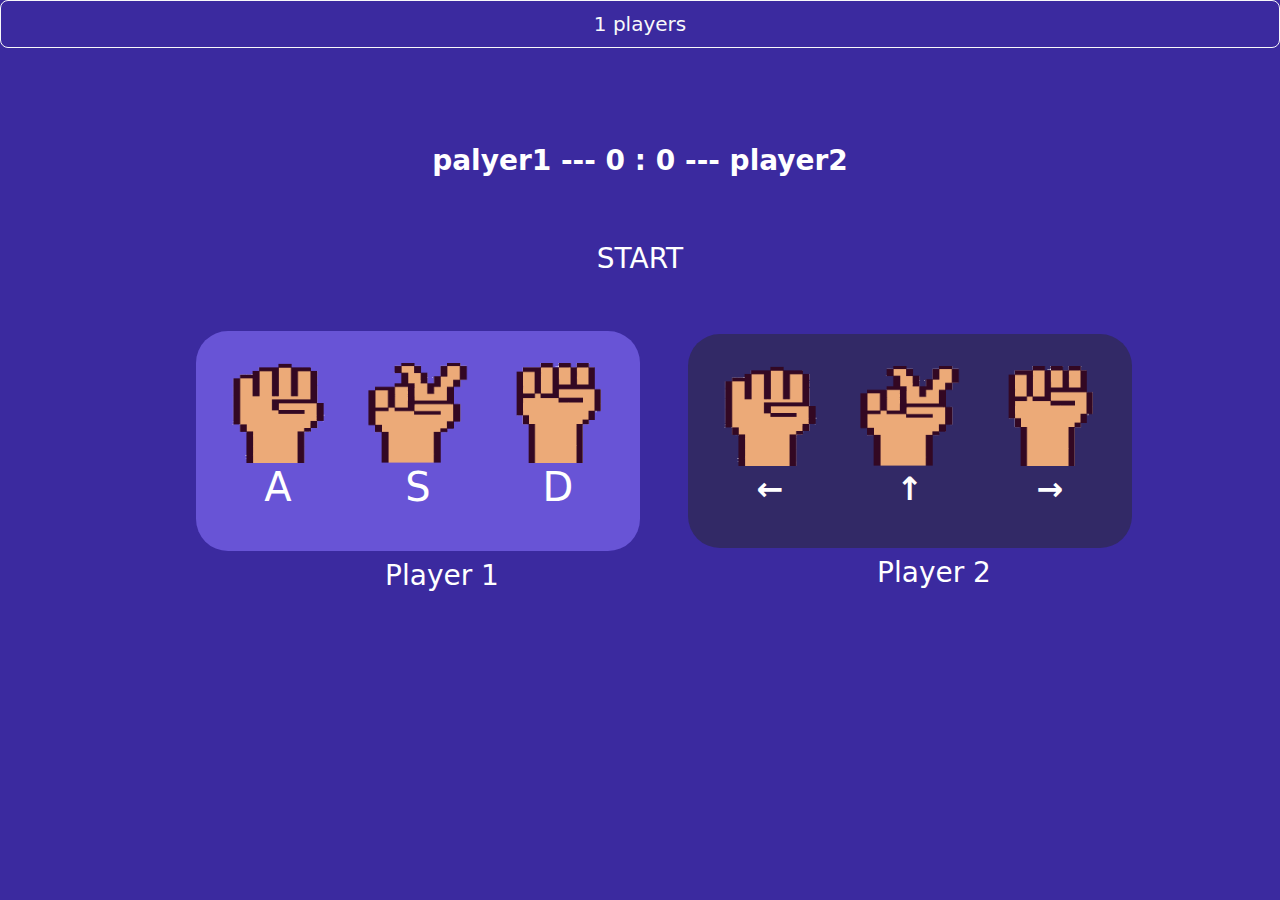
==== phase2.html @ 7edabe30 "start logic of page 2" ====
<!DOCTYPE html>
<html lang="en">
  <head>
    <meta charset="UTF-8" />
    <meta name="viewport" content="width=device-width, initial-scale=1.0" />
    <link rel="stylesheet" href="./style/style.css" />
    <link rel="stylesheet" href="./style/bootstrap/bootstrap.css" />
    <title>Rock Paper Scissor</title>
  </head>
  <body class="bg-blueG">
    <div class="game-info">
        <a class="d-flex justify-content-center btn btn-outline-light btn-lg" href="index.html" >1 players</a>
        <h3 class="text-center text-white mt-5 pt-5 fw-bold" id="score"> palyer1 --- 0 : 0 --- player2 </h3>
        <h3 class="text-center text-white mt-5 pt-3 " id="Result"> START</h3>
      </div>

    <div class="d-flex justify-content-center align-items-center pt-5 ms-5">
        <div>
            
            <div class="d-flex justify-content-center align-content-center mx-4 gap-2 text-white bg-pri50 rounded-5 p-3">
                <div class="d-flex justify-content-center align-items-center flex-column rounded-4 p-3">
                  <img src="assets/images/paper.png" width="100px"/>
                  <h1>A</h1>
                </div>
                <div class="d-flex justify-content-center align-items-center flex-column rounded-4 p-3">
                  <img src="assets/images/scissor.png" width="100px"/>
                  <h1>S</h1>
                </div>
                <div class="d-flex justify-content-center align-items-center flex-column rounded-4 p-3">
                  <img src="assets/images/rock.png" width="100px"/>
                  <h1>D</h1>
                </div>
              </div>
              <h3 class="d-flex justify-content-center ms-5 pt-2 text-white">Player 1</h3>
        </div>
        <div>
            
            <div class="d-flex justify-content-center align-content-center mx-4 gap-2 text-white bg-pri300 rounded-5 p-3">
                <div class="d-flex justify-content-center align-items-center flex-column rounded-4 p-3">
                  <img src="assets/images/paper.png" width="100px"/>
                  <h2 class="mt-1 fw-bold">←</h2>
                </div>
                <div class="d-flex justify-content-center align-items-center flex-column rounded-4 p-3">
                  <img src="assets/images/scissor.png" width="100px"/>
                  <h2 class="mt-1 fw-bold">↑</h2>
                </div>
                <div class="d-flex justify-content-center align-items-center flex-column rounded-4 p-3">
                  <img src="assets/images/rock.png" width="100px"/>
                  <h2 class="mt-1 fw-bold">→</h2>
                </div>
              </div>       
              <h3 class="d-flex justify-content-center ms-5 pt-2 text-white">Player 2</h3>
        </div> 
        
    </div>   
    <!-- <div class="d-flex flex-column align-items-center justify-content-center mt-4">
        <button type="button" class="btn btn-outline-light fw-bold btn-lg" type="submit" id="player">START</button>
      </div> -->
  
    <!-- scripts -->
    <script src="./script/phase2.js"></script>
  </body>
</html>
---- style/style.css ----
:root {
  --black-700: #000;
  --blueGradiant: #3b2a9f;
  --primary-50: #6854d6;
  --primary-300: #322966;
}
.bg-blueG{
  background-color: var(--blueGradiant);
}
.bg-pri50{
  background-color: var(--primary-50);
}
.bg-pri300{
  background-color: var(--primary-300);
}

* {
  box-sizing: border-box;
}

input[type=radio]{
  accent-color: #FF5733;
}
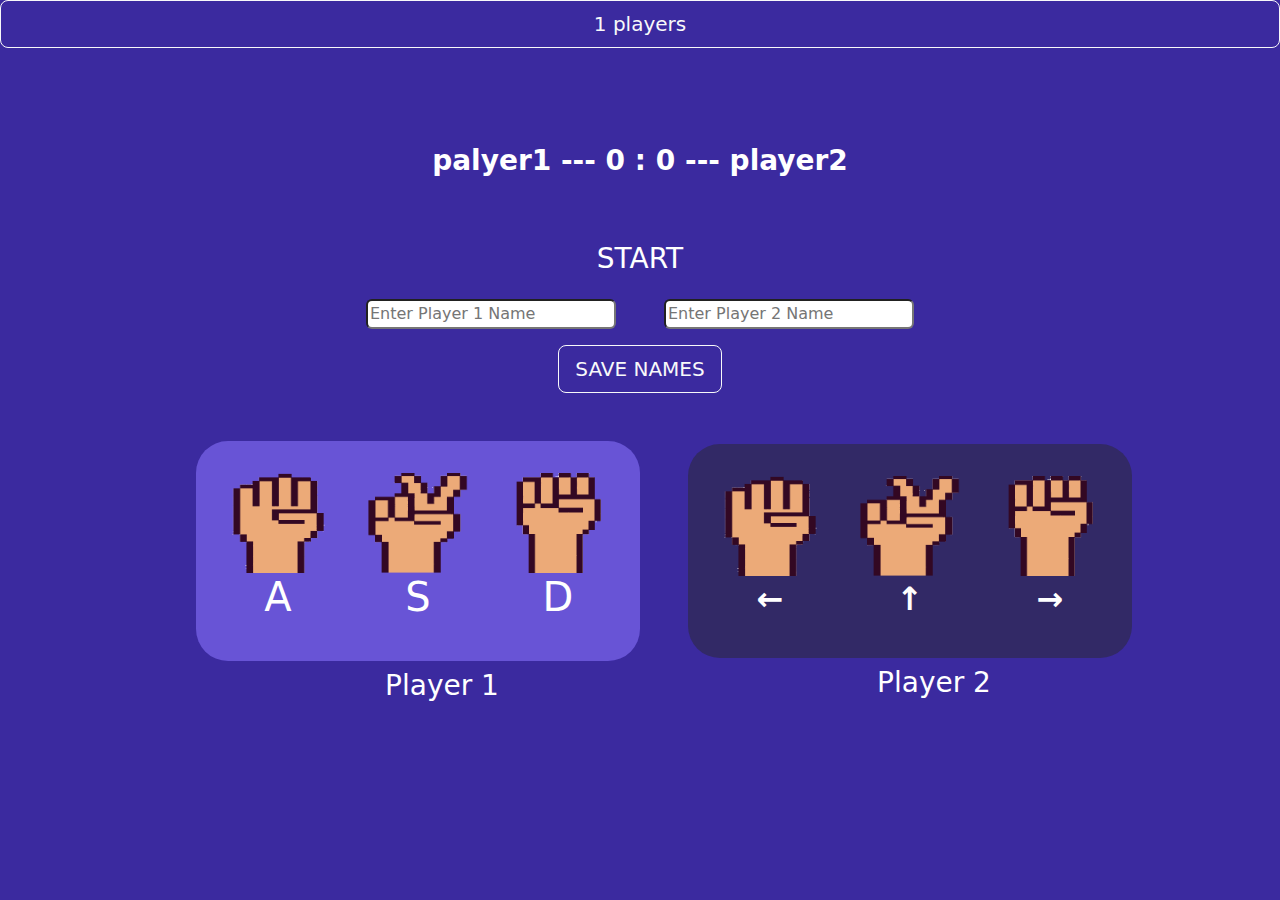
==== commit cbf0f15d: "set player's name" ====
--- a/phase2.html
+++ b/phase2.html
@@ -11,8 +11,14 @@
     <div class="game-info">
         <a class="d-flex justify-content-center btn btn-outline-light btn-lg" href="index.html" >1 players</a>
         <h3 class="text-center text-white mt-5 pt-5 fw-bold" id="score"> palyer1 --- 0 : 0 --- player2 </h3>
-        <h3 class="text-center text-white mt-5 pt-3 " id="Result"> START</h3>
+        <h3 class="text-center mt-5 pt-3 text-white " id="Result"> START</h3>
       </div>
+      <div class="d-flex justify-content-center gap-5 pt-3"><input class="rounded-2"  style="width: 250px;" id="player1Name" placeholder="Enter Player 1 Name">
+        <input class="rounded-2" style="width: 250px;" id="player2Name" placeholder="Enter Player 2 Name"></div>
+        <div class="d-flex flex-column align-items-center justify-content-center mt-3">
+          <button type="button" class="btn btn-outline-light btn-lg" type="submit" id="hideInputsButton">SAVE NAMES</button>
+        </div>
+      
 
     <div class="d-flex justify-content-center align-items-center pt-5 ms-5">
         <div>
@@ -53,10 +59,6 @@
         </div> 
         
     </div>   
-    <!-- <div class="d-flex flex-column align-items-center justify-content-center mt-4">
-        <button type="button" class="btn btn-outline-light fw-bold btn-lg" type="submit" id="player">START</button>
-      </div> -->
-  
     <!-- scripts -->
     <script src="./script/phase2.js"></script>
   </body>
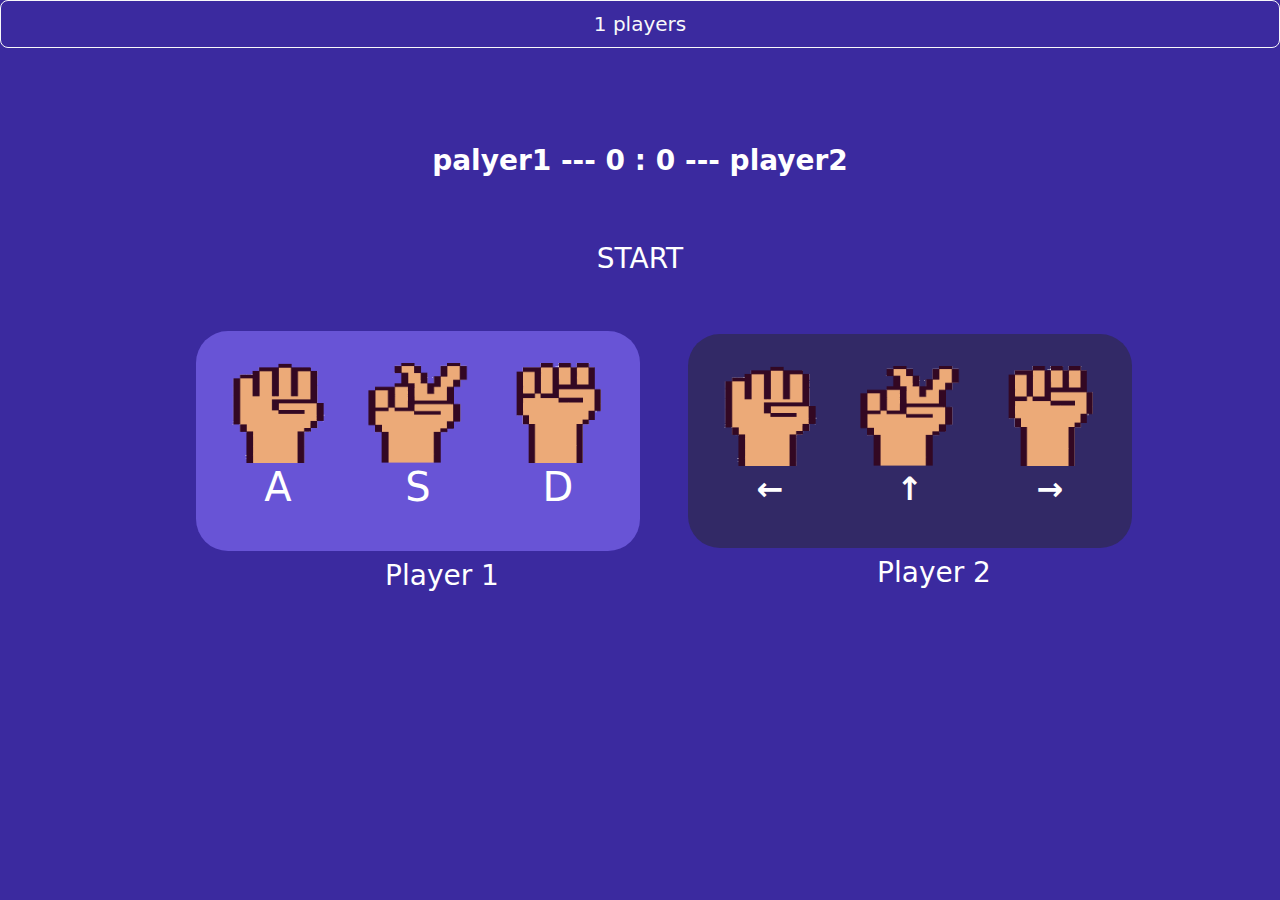
==== commit 0356f093: "delete player name & add new game button" ====
--- a/phase2.html
+++ b/phase2.html
@@ -13,12 +13,7 @@
         <h3 class="text-center text-white mt-5 pt-5 fw-bold" id="score"> palyer1 --- 0 : 0 --- player2 </h3>
         <h3 class="text-center mt-5 pt-3 text-white " id="Result"> START</h3>
       </div>
-      <div class="d-flex justify-content-center gap-5 pt-3"><input class="rounded-2"  style="width: 250px;" id="player1Name" placeholder="Enter Player 1 Name">
-        <input class="rounded-2" style="width: 250px;" id="player2Name" placeholder="Enter Player 2 Name"></div>
-        <div class="d-flex flex-column align-items-center justify-content-center mt-3">
-          <button type="button" class="btn btn-outline-light btn-lg" type="submit" id="hideInputsButton">SAVE NAMES</button>
-        </div>
-      
+     
 
     <div class="d-flex justify-content-center align-items-center pt-5 ms-5">
         <div>
@@ -37,7 +32,7 @@
                   <h1>D</h1>
                 </div>
               </div>
-              <h3 class="d-flex justify-content-center ms-5 pt-2 text-white">Player 1</h3>
+              <h3 class="d-flex justify-content-center ms-5 pt-2 text-white" >Player 1</h3>
         </div>
         <div>
             
@@ -56,9 +51,12 @@
                 </div>
               </div>       
               <h3 class="d-flex justify-content-center ms-5 pt-2 text-white">Player 2</h3>
-        </div> 
-        
+              
+        </div>
     </div>   
+    <div class="d-flex flex-column align-items-center justify-content-center mt-4">
+      <button type="button" class="btn btn-outline-light fw-bold btn-lg d-none" type="submit" id="player">NEW GAME</button>
+    </div>
     <!-- scripts -->
     <script src="./script/phase2.js"></script>
   </body>
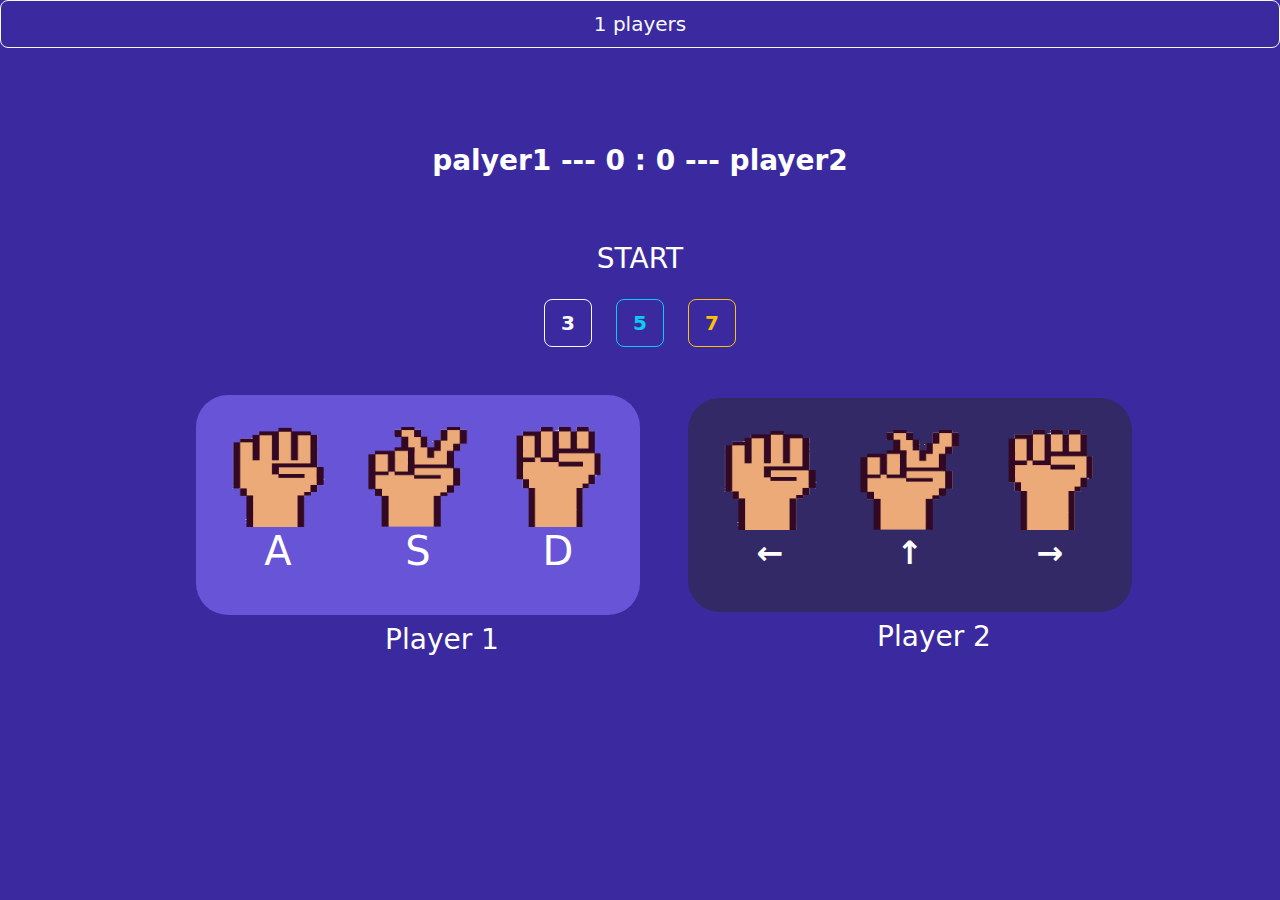
==== commit 3951d790: "add winner score" ====
--- a/phase2.html
+++ b/phase2.html
@@ -5,7 +5,7 @@
     <meta name="viewport" content="width=device-width, initial-scale=1.0" />
     <link rel="stylesheet" href="./style/style.css" />
     <link rel="stylesheet" href="./style/bootstrap/bootstrap.css" />
-    <title>Rock Paper Scissor</title>
+    <title>Rock Paper Scissor 2 player</title>
   </head>
   <body class="bg-blueG">
     <div class="game-info">
@@ -13,8 +13,11 @@
         <h3 class="text-center text-white mt-5 pt-5 fw-bold" id="score"> palyer1 --- 0 : 0 --- player2 </h3>
         <h3 class="text-center mt-5 pt-3 text-white " id="Result"> START</h3>
       </div>
-     
-
+      <div class="d-flex flex-row justify-content-center gap-4 mt-4" id="con">
+        <button type="button" class="btn btn-outline-light  fw-bold btn-lg" type="submit" id="3">3</button>
+        <button type="button" class="btn btn-outline-info  fw-bold btn-lg" type="submit" id="5">5</button>
+        <button type="button" class="btn btn-outline-warning fw-bold btn-lg" type="submit" id="7">7</button>
+      </div>
     <div class="d-flex justify-content-center align-items-center pt-5 ms-5">
         <div>
             
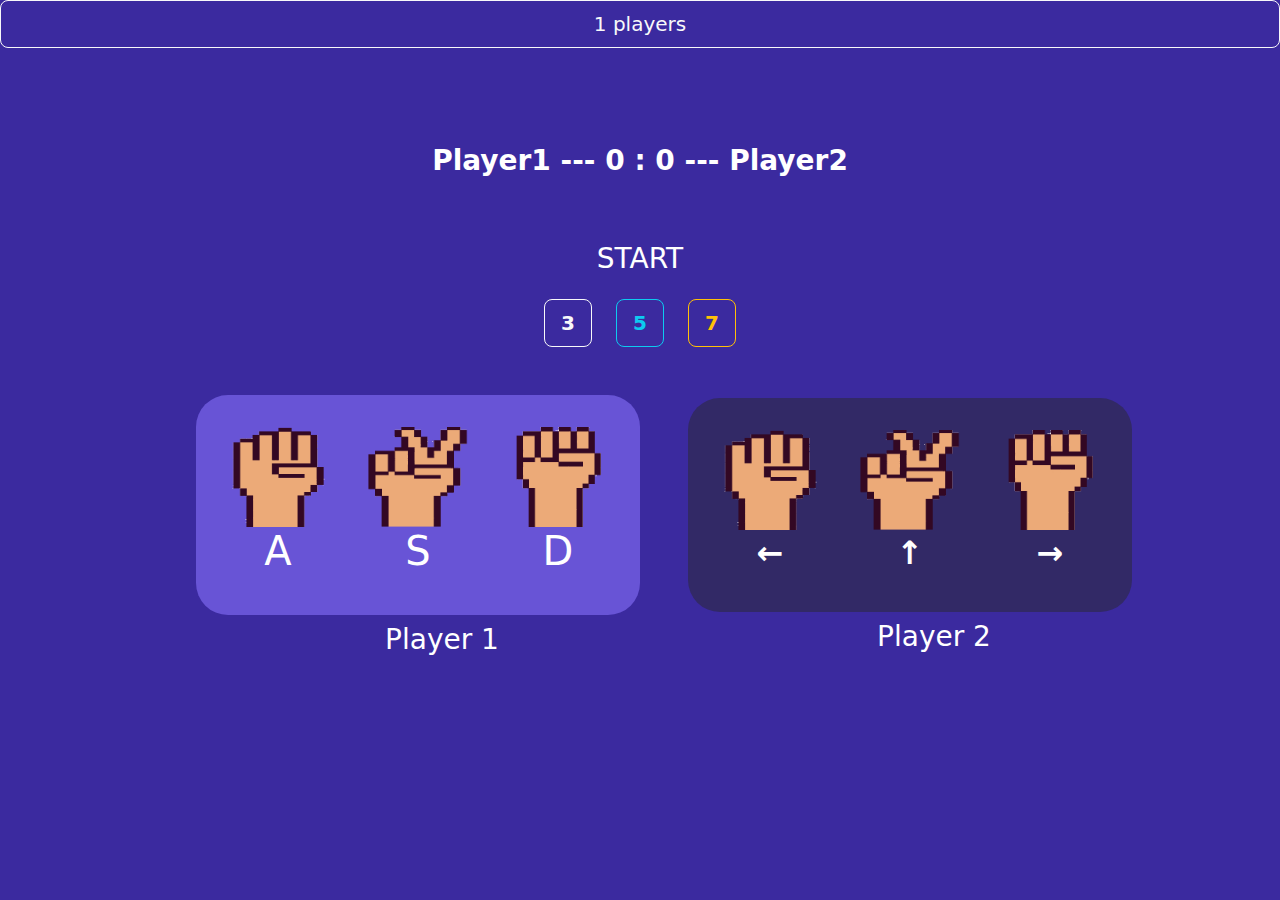
==== commit 46681774: "completing winner score" ====
--- a/phase2.html
+++ b/phase2.html
@@ -10,7 +10,7 @@
   <body class="bg-blueG">
     <div class="game-info">
         <a class="d-flex justify-content-center btn btn-outline-light btn-lg" href="index.html" >1 players</a>
-        <h3 class="text-center text-white mt-5 pt-5 fw-bold" id="score"> palyer1 --- 0 : 0 --- player2 </h3>
+        <h3 class="text-center text-white mt-5 pt-5 fw-bold" id="score"> Player1 --- 0 : 0 --- Player2 </h3>
         <h3 class="text-center mt-5 pt-3 text-white " id="Result"> START</h3>
       </div>
       <div class="d-flex flex-row justify-content-center gap-4 mt-4" id="con">
